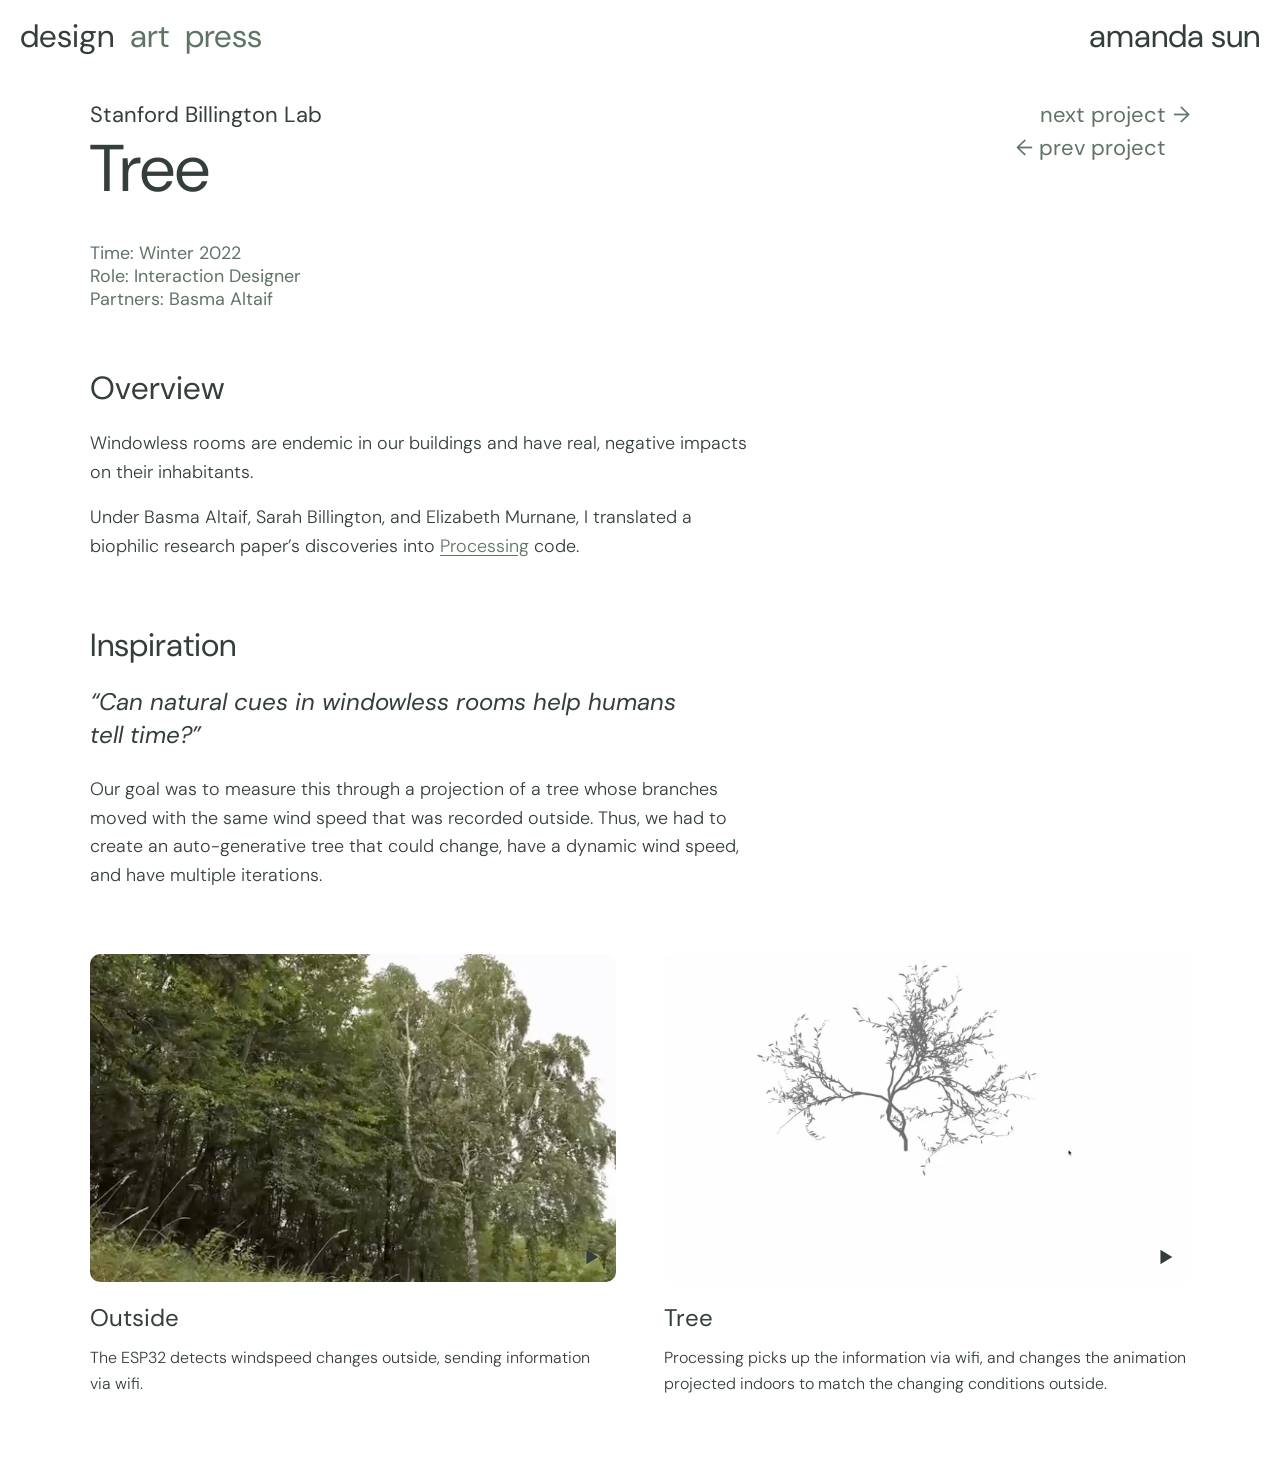
==== billington.html @ 9489452e "Add Billington and Caltrain case studies, restyle home page controls - Add the Billington (Tree) cas" ====
<!DOCTYPE html>
<html lang="en">
<head>
    <meta charset="UTF-8">
    <meta name="viewport" content="width=device-width, initial-scale=1.0">
    <title>tree — amanda sun</title>
    <link rel="preconnect" href="https://fonts.googleapis.com">
    <link rel="preconnect" href="https://fonts.gstatic.com" crossorigin>
    <link href="https://fonts.googleapis.com/css2?family=DM+Sans:ital,opsz,wght@0,9..40,100..1000;1,9..40,100..1000&display=swap" rel="stylesheet">
    <link rel="stylesheet" href="styles.css">
    <link rel="stylesheet" href="project.css">
    <script src="site.js" defer></script>
    <script src="project.js" defer></script>
    <style>
        /* The tree stays behind the hero text, positioned against the hero */
        .hero {
            position: relative;
        }

        /* The tree growing, behind all the text from the title to "Inspiration".
           Its height follows the hero, plus the gap and heading after it, and it
           centers on the page. Lightened so the text stays readable, and
           the video's background is slightly off white, so its edges fade out
           to hide the box */
        .backdrop-tree {
            position: absolute;
            z-index: -1;
            top: 0;
            left: 50%;
            translate: -50% 0;
            height: calc((100% + 96px) / 0.72);
            aspect-ratio: 980 / 900;
            opacity: 0.5;
            mask-image:
                linear-gradient(to right, transparent, black 6%, black 94%, transparent),
                linear-gradient(to bottom, transparent, black 6%, black 94%, transparent);
            mask-composite: intersect;
        }

        /* Real trees on the left, the generated tree on the right */
        .steps {
            list-style: none;
            display: grid;
            grid-template-columns: 1fr 1fr;
            gap: 48px;
            align-items: start;
        }

        .step {
            & video {
                aspect-ratio: 16 / 10;
                object-fit: cover;
            }

            & .clip {
                margin-bottom: 20px;
            }
        }

        .step-name {
            font-size: clamp(16px, 2vw, 24px);
            margin-bottom: 12px;
        }

        .step-description {
            font-size: clamp(13px, 1.3vw, 16px);
            font-weight: 300;
            line-height: 1.6;
            text-wrap: pretty;
        }

        @media (max-width: 768px) {
            /* The tree is wider than a phone: let it reach the screen's edges,
               then clip it there so the page can't scroll sideways */
            .hero {
                margin-inline: -20px;
                padding-inline: 20px;
                overflow-x: clip;
            }

            .steps { grid-template-columns: 1fr; gap: 56px; }
        }
    </style>
</head>
<body>
    <a class="skip-link" href="#main">skip to content</a>

    <!-- Navigation Pane -->
    <nav id="nav-pane" aria-label="pages">
        <a href="ux.html" class="nav-item active" data-key="2" aria-keyshortcuts="2">design</a>
        <a href="canvas.html" class="nav-item" data-key="3" aria-keyshortcuts="3">art</a>
        <a href="links.html" class="nav-item" data-key="4" aria-keyshortcuts="4">press</a>
    </nav>

    <!-- Signature -->
    <div id="signature"><a href="index.html" class="nav-item" data-key="1" aria-label="amanda sun: home" aria-keyshortcuts="1">amanda sun</a></div>

    <main id="main" class="container" tabindex="-1">
        <header class="hero">
            <!-- Loops like a GIF: no pause button (click still pauses) -->
            <video class="backdrop-tree" src="imgs/billington/tree-growing.mp4" autoplay loop muted playsinline data-no-pause-button
                   aria-label="a generative tree growing branches and leaves, then swaying"></video>
            <div class="hero-top">
                <div>
                    <p class="dateline">Stanford Billington Lab</p>
                    <h1>Tree</h1>
                </div>
                <div class="project-links">
                    <a class="text-link" href="caltrain.html"><span class="link-start">next</span> <span>project</span> <span>→</span></a>
                    <a class="text-link" href="squarespace.html"><span class="link-start">← prev</span> <span>project</span></a>
                </div>
            </div>
            <dl class="details">
                <div>
                    <dt>Time:</dt>
                    <dd>Winter 2022</dd>
                </div>
                <div>
                    <dt>Role:</dt>
                    <dd>Interaction Designer</dd>
                </div>
                <div>
                    <dt>Partners:</dt>
                    <dd>Basma Altaif</dd>
                </div>
            </dl>
            <div class="prose">
                <h2>Overview</h2>
                <p>Windowless rooms are endemic in our buildings and have real, negative impacts on their inhabitants.</p>
                <p>Under Basma Altaif, Sarah Billington, and Elizabeth Murnane, I translated a biophilic research paper’s discoveries into <a class="text-link" href="https://processing.org" target="_blank">Processing<span class="visually-hidden"> (opens in a new tab)</span></a> code.</p>
            </div>
        </header>

        <section class="prose">
            <h2>Inspiration</h2>
            <blockquote class="quote">“Can natural cues in windowless rooms help humans tell time?”</blockquote>
            <p>Our goal was to measure this through a projection of a tree whose branches moved with the same wind speed that was recorded outside. Thus, we had to create an auto-generative tree that could change, have a dynamic wind speed, and have multiple iterations.</p>
        </section>

        <ol class="steps">
            <li class="step">
                <video src="imgs/billington/outside-trees.mp4" poster="imgs/billington/outside-trees-poster.jpg" loop muted playsinline preload="metadata" data-no-pause-button data-hover-play
                       aria-label="trees outside moving in the wind"></video>
                <h2 class="step-name">Outside</h2>
                <p class="step-description">The ESP32 detects windspeed changes outside, sending information via wifi.</p>
            </li>
            <li class="step">
                <video src="imgs/billington/tree-wind.mp4" poster="imgs/billington/tree-wind-poster.jpg" loop muted playsinline preload="metadata" data-no-pause-button data-hover-play
                       aria-label="the generative tree swaying as the wind changes"></video>
                <h2 class="step-name">Tree</h2>
                <p class="step-description">Processing picks up the information via wifi, and changes the animation projected indoors to match the changing conditions outside.</p>
            </li>
        </ol>
    </main>
</body>
</html>
---- styles.css ----
/* Shared styles for every page. Page-specific styles stay in each page's <style>. */

:root {
    /* Colors (contrast on white: --ink 11.0:1, --accent 5.0:1, both WCAG AA) */
    --ink: #343E3D;
    --accent: #607466;
    --paper: white;
    --hover-tint: color-mix(in srgb, var(--accent) 12%, transparent);

    /* Type */
    --font: 'DM Sans', sans-serif;
    --size-nav: clamp(14px, 2.5vw, 32px);
    --size-body: clamp(12px, 1.5vw, 18px);
    --size-small: clamp(11px, 1.1vw, 14px);

    /* DM Sans is a variable font: weight is continuous, so it can animate */
    --weight-regular: 400;
    --weight-hover: 560;
    --weight-transition: font-weight 0.25s ease, color 0.2s ease;

    --gutter: 20px;
}

* {
    margin: 0;
    padding: 0;
    box-sizing: border-box;
}

body {
    background: var(--paper);
    color: var(--ink);
    font-family: var(--font);
    font-weight: var(--weight-regular);
    font-optical-sizing: auto;
    min-height: 100vh;
}

/* Keyboard focus is always visible (WCAG 2.4.7) */
:focus-visible {
    outline: 2px solid var(--accent);
    outline-offset: 3px;
    border-radius: 2px;
}

/* Skip-link and script focus targets aren't interactive, so no ring */
[tabindex="-1"]:focus {
    outline: none;
}

/* Hidden visually, still read by screen readers */
.visually-hidden {
    position: absolute;
    width: 1px;
    height: 1px;
    overflow: hidden;
    clip: rect(0 0 0 0);
    white-space: nowrap;
}

/* Lets keyboard users jump past the nav (WCAG 2.4.1) */
.skip-link {
    position: fixed;
    top: -100px;
    left: var(--gutter);
    z-index: 300;
    background: var(--paper);
    color: var(--ink);
    padding: 8px 12px;
    font-size: var(--size-small);
    text-decoration: none;

    &:focus {
        top: 60px;
    }
}

/* Navigation */
#nav-pane {
    position: fixed;
    top: var(--gutter);
    left: var(--gutter);
    display: flex;
    gap: 16px;
    z-index: 100;
    line-height: 1;
}

.nav-item {
    text-decoration: none;
    color: var(--accent);
    font-size: var(--size-nav);
    font-variant-numeric: tabular-nums;
    transition: var(--weight-transition);
    cursor: pointer;

    &:hover {
        color: var(--ink);
        font-weight: var(--weight-hover);
    }

    &.active,
    &[aria-current="page"] {
        color: var(--ink);
    }
}

/* Signature */
#signature {
    position: fixed;
    top: var(--gutter);
    right: var(--gutter);
    color: var(--ink);
    font-size: var(--size-nav);
    font-weight: var(--weight-regular);
    z-index: 100;
    line-height: 1;

    /* "amanda sun" links home */
    & a {
        color: inherit;
    }
}

/* Text links animate their weight on hover */
.text-link {
    color: var(--accent);
    text-decoration: none;
    transition: var(--weight-transition);

    &:hover {
        color: var(--ink);
        font-weight: var(--weight-hover);
    }
}

/* Media with a white background: video decoding leaves the white slightly grey,
   so lift it back to pure white so no box shows against the page */
.on-white {
    filter: brightness(1.05);
}

/* Clicking a looping video pauses or plays it */
video[data-pausable] {
    cursor: pointer;
}

/* Pause/play control for anything that moves for more than 5s (WCAG 2.2.2) */
.motion-toggle {
    font-family: var(--font);
    font-size: var(--size-small);
    color: var(--accent);
    background: var(--paper);
    border: 1px solid currentColor;
    border-radius: 999px;
    padding: 4px 12px;
    cursor: pointer;
    transition: var(--weight-transition), background 0.2s ease;

    &:hover {
        color: var(--ink);
        background: var(--hover-tint);
    }
}

@media (max-width: 768px) {
    :root {
        --size-nav: 14px;
        --size-body: 14px;
        --size-small: 12px;
    }
}

/* Respect the system "reduce motion" setting */
@media (prefers-reduced-motion: reduce) {
    *,
    *::before,
    *::after {
        transition-duration: 0.01ms !important;
        animation-duration: 0.01ms !important;
        scroll-behavior: auto !important;
    }
}
---- project.css ----
/* Shared template for project pages (squarespace.html, billington.html, ...).
   Change something here and every project page follows. Anything that belongs
   to one project stays in that page's own <style>. Load after styles.css. */

:root {
    --media-radius: 10px;
    --section-gap: 64px;
    --page-width: 1100px;
    --text-width: 60ch;
    --size-heading: clamp(20px, 2.6vw, 32px);
    --size-prose: clamp(13px, 1.4vw, 18px);
    --size-hero-label: clamp(14px, 1.8vw, 22px);
}

body {
    overflow-x: clip;
    padding: 100px 40px 60px;
}

.container {
    max-width: var(--page-width);
    margin: 0 auto;
}

h1, h2, h3 {
    font-weight: var(--weight-regular);
}

section {
    margin-bottom: var(--section-gap);
}

main > :last-child {
    margin-bottom: 0;
}

/* Hero: company, title and project links, then the details and overview */
.hero {
    margin-bottom: var(--section-gap);
}

.hero-top {
    display: flex;
    justify-content: space-between;
    align-items: start;
    gap: 24px;
}

.dateline,
.project-links {
    font-size: var(--size-hero-label);
}

.dateline {
    margin-bottom: 4px;
}

/* Columns keep the word "project" lined up across both links */
.project-links {
    display: grid;
    grid-template-columns: auto auto auto;
    column-gap: 0.3em;
    row-gap: 4px;
    flex-shrink: 0;

    & a {
        display: grid;
        grid-template-columns: subgrid;
        grid-column: 1 / -1;
    }

    & .link-start {
        justify-self: end;
    }
}

.hero h1 {
    font-size: clamp(32px, 6vw, 66px);
    line-height: 1.1;
    text-wrap: balance;
    margin-bottom: 12px;
}

/* Stacked "Label: value" lines */
.details {
    margin: 24px 0 56px;
    font-size: var(--size-prose);
    line-height: 1.3;
    color: var(--accent);

    & dt,
    & dd {
        display: inline;
    }
}

/* Section text */
.prose {
    max-width: var(--text-width);

    & h2 {
        font-size: var(--size-heading);
        margin-bottom: 20px;
    }

    & h3 {
        font-size: clamp(16px, 2vw, 24px);
        margin: 40px 0 12px;
    }

    & p {
        font-size: var(--size-prose);
        font-weight: 300;
        line-height: 1.6;
        text-wrap: pretty;
    }

    & p + p {
        margin-top: 16px;
    }

    & a {
        text-decoration: underline;
        text-underline-offset: 3px;
    }
}

.quote {
    margin-bottom: 24px;
    font-size: clamp(16px, 2vw, 24px);
    font-style: italic;
    line-height: 1.35;
    text-wrap: pretty;
}

/* Videos that play on hover: <video data-hover-play> (project.js adds the rest) */
[data-hover-play] {
    width: 100%;
    height: auto;
    display: block;
    border-radius: var(--media-radius);
    -webkit-tap-highlight-color: transparent;
}

/* Shows what a click does: play while stopped, pause while playing */
.clip {
    position: relative;
}

.state-icon {
    position: absolute;
    right: 14px;
    bottom: 14px;
    width: 22px;
    height: 22px;
    fill: var(--ink);
    pointer-events: none;
}

.pause-shape,
.clip.playing .play-shape {
    display: none;
}

.clip.playing .pause-shape {
    display: block;
}

@media (max-width: 768px) {
    :root {
        --section-gap: 48px;
    }

    body { padding: 80px 20px 40px; }
    .details { margin: 20px 0 40px; }
}
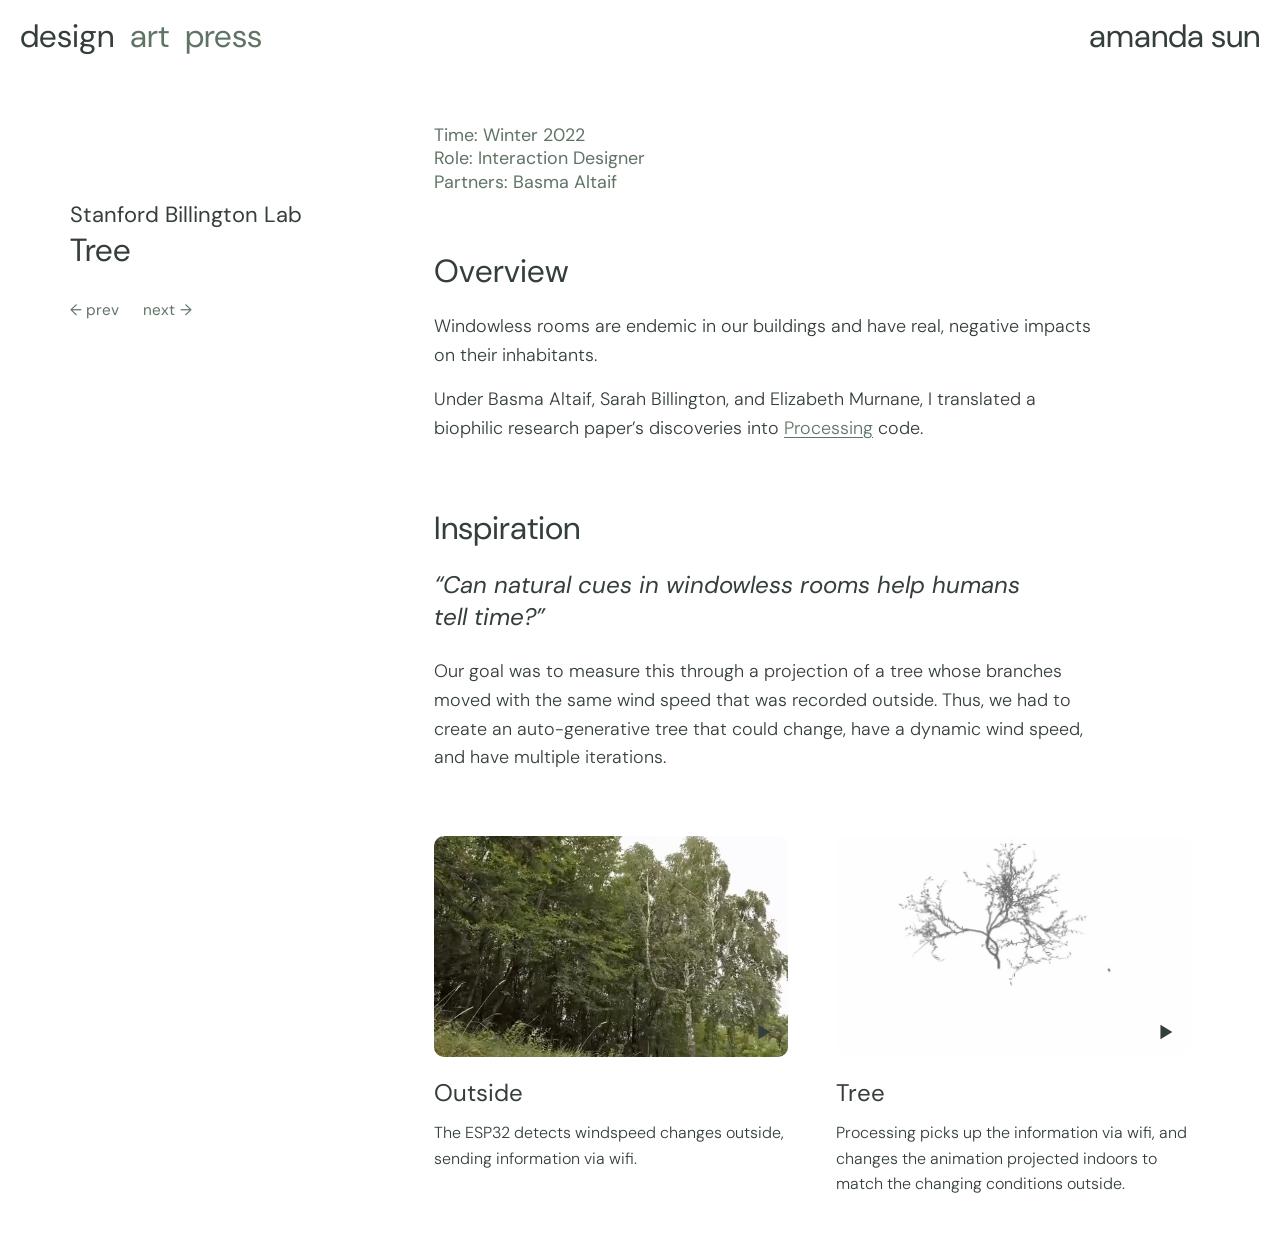
==== commit 11073a98: "Rename home page to wind.html, fix tree pause and leaf density, update Caltrain" ====
--- a/billington.html
+++ b/billington.html
@@ -12,14 +12,13 @@
     <script src="site.js" defer></script>
     <script src="project.js" defer></script>
     <style>
-        /* The tree stays behind the hero text, positioned against the hero */
-        .hero {
+        /* The tree stays behind the text from the details through "Inspiration" */
+        .tree-intro {
             position: relative;
         }
 
-        /* The tree growing, behind all the text from the title to "Inspiration".
-           Its height follows the hero, plus the gap and heading after it, and it
-           centers on the page. Lightened so the text stays readable, and
+        /* The tree growing. Its height follows the text it sits behind, and it
+           centers on that column. Lightened so the text stays readable, and
            the video's background is slightly off white, so its edges fade out
            to hide the box */
         .backdrop-tree {
@@ -28,7 +27,7 @@
             top: 0;
             left: 50%;
             translate: -50% 0;
-            height: calc((100% + 96px) / 0.72);
+            height: 100%;
             aspect-ratio: 980 / 900;
             opacity: 0.5;
             mask-image:
@@ -72,7 +71,7 @@
         @media (max-width: 768px) {
             /* The tree is wider than a phone: let it reach the screen's edges,
                then clip it there so the page can't scroll sideways */
-            .hero {
+            .tree-intro {
                 margin-inline: -20px;
                 padding-inline: 20px;
                 overflow-x: clip;
@@ -93,23 +92,24 @@
     </nav>
 
     <!-- Signature -->
-    <div id="signature"><a href="index.html" class="nav-item" data-key="1" aria-label="amanda sun: home" aria-keyshortcuts="1">amanda sun</a></div>
+    <div id="signature"><a href="wind.html" class="nav-item" data-key="1" aria-label="amanda sun: home" aria-keyshortcuts="1">amanda sun</a></div>
 
-    <main id="main" class="container" tabindex="-1">
-        <header class="hero">
+    <main id="main" tabindex="-1">
+        <div class="project-layout">
+        <header class="hero project-rail">
+            <p class="dateline">Stanford Billington Lab</p>
+            <h1>Tree</h1>
+            <div class="project-links">
+                <a class="text-link prev-link" href="squarespace.html" aria-label="previous project"><span><span class="prev-arrow">←</span> prev</span></a>
+                <a class="text-link next-link" href="caltrain.html" aria-label="next project"><span>next</span> <span>→</span></a>
+            </div>
+        </header>
+
+        <div class="project-body">
+        <div class="tree-intro">
             <!-- Loops like a GIF: no pause button (click still pauses) -->
             <video class="backdrop-tree" src="imgs/billington/tree-growing.mp4" autoplay loop muted playsinline data-no-pause-button
                    aria-label="a generative tree growing branches and leaves, then swaying"></video>
-            <div class="hero-top">
-                <div>
-                    <p class="dateline">Stanford Billington Lab</p>
-                    <h1>Tree</h1>
-                </div>
-                <div class="project-links">
-                    <a class="text-link" href="caltrain.html"><span class="link-start">next</span> <span>project</span> <span>→</span></a>
-                    <a class="text-link" href="squarespace.html"><span class="link-start">← prev</span> <span>project</span></a>
-                </div>
-            </div>
             <dl class="details">
                 <div>
                     <dt>Time:</dt>
@@ -124,18 +124,18 @@
                     <dd>Basma Altaif</dd>
                 </div>
             </dl>
-            <div class="prose">
+            <section class="prose">
                 <h2>Overview</h2>
                 <p>Windowless rooms are endemic in our buildings and have real, negative impacts on their inhabitants.</p>
                 <p>Under Basma Altaif, Sarah Billington, and Elizabeth Murnane, I translated a biophilic research paper’s discoveries into <a class="text-link" href="https://processing.org" target="_blank">Processing<span class="visually-hidden"> (opens in a new tab)</span></a> code.</p>
-            </div>
-        </header>
+            </section>
 
         <section class="prose">
             <h2>Inspiration</h2>
             <blockquote class="quote">“Can natural cues in windowless rooms help humans tell time?”</blockquote>
             <p>Our goal was to measure this through a projection of a tree whose branches moved with the same wind speed that was recorded outside. Thus, we had to create an auto-generative tree that could change, have a dynamic wind speed, and have multiple iterations.</p>
         </section>
+        </div>
 
         <ol class="steps">
             <li class="step">
@@ -151,6 +151,8 @@
                 <p class="step-description">Processing picks up the information via wifi, and changes the animation projected indoors to match the changing conditions outside.</p>
             </li>
         </ol>
+        </div>
+        </div>
     </main>
 </body>
 </html>
--- a/project.css
+++ b/project.css
@@ -34,7 +34,8 @@
     margin-bottom: 0;
 }
 
-/* Hero: company, title and project links, then the details and overview */
+/* Hero: company, title and project links. .hero-top and the grid in .project-links
+   only serve an encrypted page that hasn't been rebuilt since the two-column layout */
 .hero {
     margin-bottom: var(--section-gap);
 }
@@ -131,6 +132,133 @@
     font-style: italic;
     line-height: 1.35;
     text-wrap: pretty;
+}
+
+/* Two columns: the project's name and links stay put on the left
+   while everything else scrolls past on the right */
+.project-layout {
+    display: grid;
+    grid-template-columns: max-content minmax(0, 1fr);
+    column-gap: 64px;
+    align-items: start;
+    /* Room on the left (the body already pads 40px); the right edge stays
+       on the page width */
+    margin-left: calc(clamp(40px, 5.5vw, 80px) - 40px);
+    padding-right: max(0px, calc((100% - var(--page-width)) / 2));
+}
+
+.project-rail {
+    position: sticky;
+    top: 200px;
+    margin-bottom: 0;
+
+    /* One line, and small enough to leave the right column its room */
+    & h1 {
+        font-size: clamp(26px, 2.5vw, 36px);
+        white-space: nowrap;
+        margin-bottom: 32px;
+    }
+
+    & .project-links {
+        display: flex;
+        gap: 24px;
+        font-size: clamp(14px, 1.2vw, 16px);
+
+        & a {
+            display: flex;
+            gap: 0.3em;
+        }
+    }
+}
+
+/* Next and prev project lean toward where they go on hover: the words
+   slide that way, and the arrow pulls further ahead. Only the text moves,
+   so the link stays under the pointer */
+.next-link,
+.prev-link {
+    & span {
+        transition: translate 0.3s;
+    }
+
+    &:hover,
+    &:focus-visible {
+        font-weight: var(--weight-regular);
+    }
+}
+
+.next-link:is(:hover, :focus-visible) {
+    & span {
+        translate: 16px 0;
+    }
+
+    & span:last-child {
+        translate: 24px 0;
+    }
+}
+
+.prev-link {
+    --lean: 16px;
+    --arrow-lead: 8px;
+
+    & .prev-arrow {
+        display: inline-block;
+    }
+
+    &:is(:hover, :focus-visible) {
+        & > span {
+            translate: calc(var(--lean) * -1) 0;
+        }
+
+        /* Sits inside the moving words, so this adds to their slide */
+        & .prev-arrow {
+            translate: calc(var(--arrow-lead) * -1) 0;
+        }
+    }
+}
+
+/* The page margin is only 20px here, so lean less to stay on screen */
+@media (max-width: 768px) {
+    .prev-link {
+        --lean: 8px;
+        --arrow-lead: 4px;
+    }
+}
+
+.project-body {
+    justify-self: end;
+    width: min(100%, 756px);
+
+    & > :last-child {
+        margin-bottom: 0;
+    }
+
+    & > .details {
+        margin-top: 0;
+    }
+}
+
+/* Too narrow for two columns: back to one, with nothing pinned */
+@media (max-width: 900px) {
+    .project-layout {
+        display: block;
+        margin-left: 0;
+        padding-right: 0;
+    }
+
+    .project-rail {
+        position: static;
+        margin-bottom: 40px;
+
+        & h1 {
+            font-size: clamp(32px, 6vw, 66px);
+            white-space: normal;
+            margin-bottom: 24px;
+        }
+    }
+
+    .project-body {
+        width: auto;
+    }
 }
 
 /* Videos that play on hover: <video data-hover-play> (project.js adds the rest) */
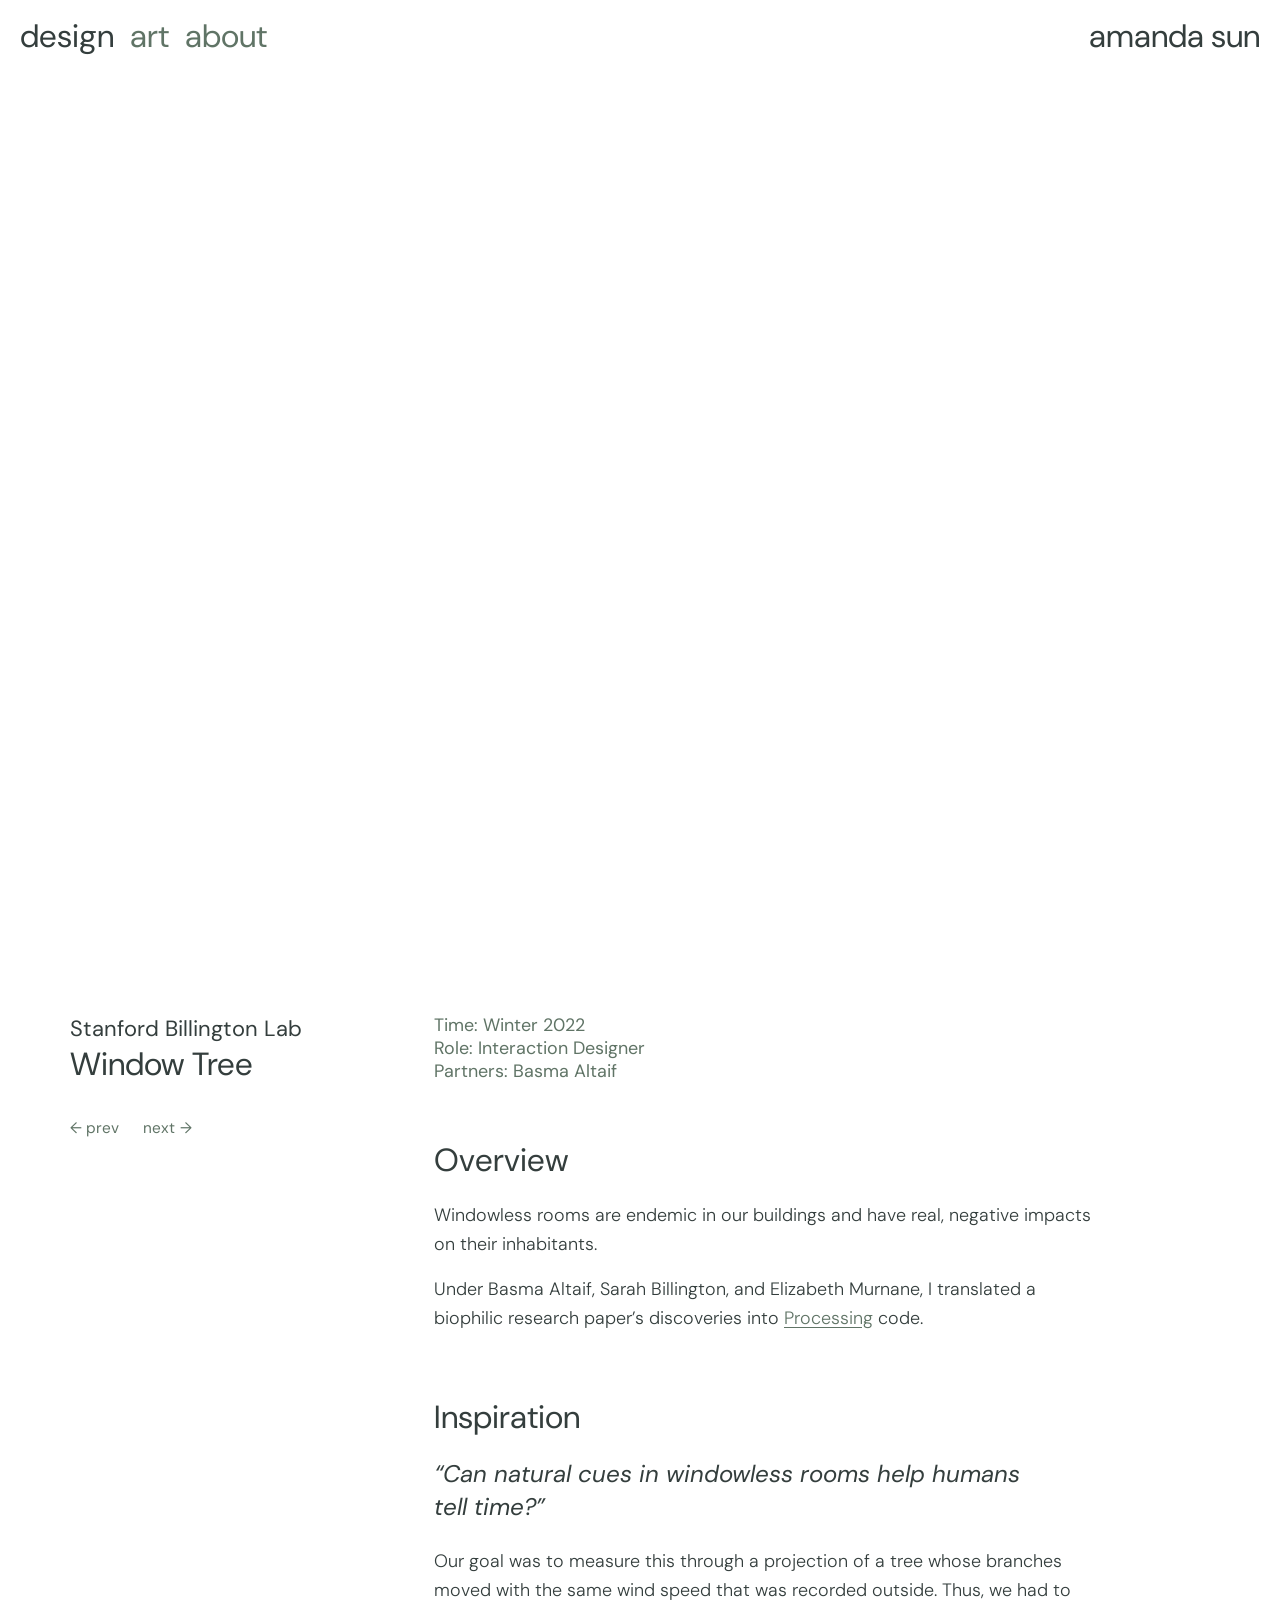
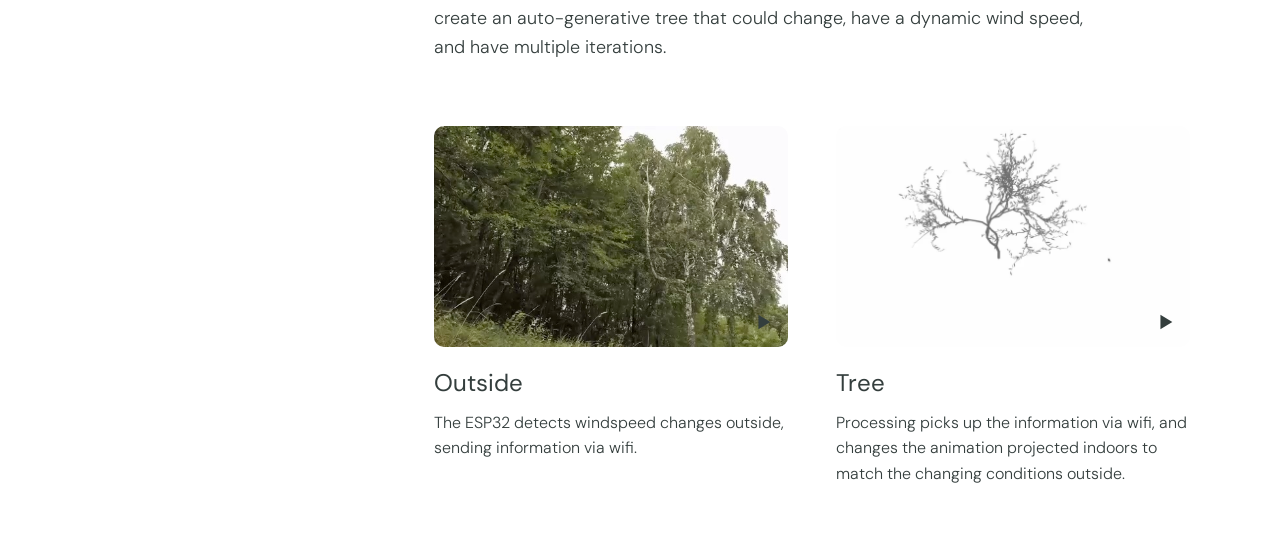
==== commit bb37e4b6: "Add favicons, share previews and redirect pages; refresh page copy - Favicon, apple-touch icon and O" ====
--- a/billington.html
+++ b/billington.html
@@ -3,7 +3,21 @@
 <head>
     <meta charset="UTF-8">
     <meta name="viewport" content="width=device-width, initial-scale=1.0">
-    <title>tree — amanda sun</title>
+    <title>Window Tree — amanda sun</title>
+    <meta name="description" content="A generative tree, projected in windowless rooms, that sways with the wind outside.">
+    <link rel="canonical" href="https://byamandasun.com/billington.html">
+    <link rel="icon" href="favicon.svg" type="image/svg+xml">
+    <link rel="apple-touch-icon" href="apple-touch-icon.png">
+    <!-- Sharing preview -->
+    <meta property="og:type" content="website">
+    <meta property="og:site_name" content="amanda sun">
+    <meta property="og:title" content="Window Tree — Amanda Sun">
+    <meta property="og:description" content="A generative tree, projected in windowless rooms, that sways with the wind outside.">
+    <meta property="og:url" content="https://byamandasun.com/billington.html">
+    <meta property="og:image" content="https://byamandasun.com/imgs/share/window-tree.jpg">
+    <meta property="og:image:width" content="1200">
+    <meta property="og:image:height" content="630">
+    <meta name="twitter:card" content="summary_large_image">
     <link rel="preconnect" href="https://fonts.googleapis.com">
     <link rel="preconnect" href="https://fonts.gstatic.com" crossorigin>
     <link href="https://fonts.googleapis.com/css2?family=DM+Sans:ital,opsz,wght@0,9..40,100..1000;1,9..40,100..1000&display=swap" rel="stylesheet">
@@ -12,28 +26,38 @@
     <script src="site.js" defer></script>
     <script src="project.js" defer></script>
     <style>
-        /* The tree stays behind the text from the details through "Inspiration" */
-        .tree-intro {
-            position: relative;
+        /* Opening: the tree grows first, in the shared opening box (project.css).
+           It stays pinned while the page scrolls up over it, fading
+           (--fade, set by the script below) so the text on top stays readable */
+        .tree-opening {
+            position: sticky;
+            top: 100px;
+            z-index: 0;
+            opacity: var(--fade, 1);
+            pointer-events: none;
         }
 
-        /* The tree growing. Its height follows the text it sits behind, and it
-           centers on that column. Lightened so the text stays readable, and
-           the video's background is slightly off white, so its edges fade out
+        /* The video's background is slightly off white, so its edges fade out
            to hide the box */
-        .backdrop-tree {
-            position: absolute;
-            z-index: -1;
-            top: 0;
-            left: 50%;
-            translate: -50% 0;
+        .opening-tree {
             height: 100%;
+            max-width: 100%;
             aspect-ratio: 980 / 900;
-            opacity: 0.5;
+            object-fit: contain;
             mask-image:
                 linear-gradient(to right, transparent, black 6%, black 94%, transparent),
                 linear-gradient(to bottom, transparent, black 6%, black 94%, transparent);
             mask-composite: intersect;
+        }
+
+        .tree-scroll > .project-layout {
+            position: relative;
+            z-index: 1;
+        }
+
+        /* First thing beside the title, so it starts level with it */
+        .tree-intro > .details {
+            margin-top: 0;
         }
 
         /* Real trees on the left, the generated tree on the right */
@@ -69,14 +93,6 @@
         }
 
         @media (max-width: 768px) {
-            /* The tree is wider than a phone: let it reach the screen's edges,
-               then clip it there so the page can't scroll sideways */
-            .tree-intro {
-                margin-inline: -20px;
-                padding-inline: 20px;
-                overflow-x: clip;
-            }
-
             .steps { grid-template-columns: 1fr; gap: 56px; }
         }
     </style>
@@ -88,17 +104,24 @@
     <nav id="nav-pane" aria-label="pages">
         <a href="ux.html" class="nav-item active" data-key="2" aria-keyshortcuts="2">design</a>
         <a href="canvas.html" class="nav-item" data-key="3" aria-keyshortcuts="3">art</a>
-        <a href="links.html" class="nav-item" data-key="4" aria-keyshortcuts="4">press</a>
+        <a href="links.html" class="nav-item" data-key="4" aria-keyshortcuts="4">about</a>
     </nav>
 
     <!-- Signature -->
     <div id="signature"><a href="wind.html" class="nav-item" data-key="1" aria-label="amanda sun: home" aria-keyshortcuts="1">amanda sun</a></div>
 
     <main id="main" tabindex="-1">
+        <div class="tree-scroll">
+        <div class="tree-opening project-opening container">
+            <!-- Loops like a GIF: no pause button (click still pauses) -->
+            <video class="opening-tree" src="imgs/billington/tree-growing.mp4" autoplay loop muted playsinline data-no-pause-button
+                   aria-label="a generative tree growing branches and leaves, then swaying"></video>
+        </div>
+
         <div class="project-layout">
         <header class="hero project-rail">
             <p class="dateline">Stanford Billington Lab</p>
-            <h1>Tree</h1>
+            <h1>Window Tree</h1>
             <div class="project-links">
                 <a class="text-link prev-link" href="squarespace.html" aria-label="previous project"><span><span class="prev-arrow">←</span> prev</span></a>
                 <a class="text-link next-link" href="caltrain.html" aria-label="next project"><span>next</span> <span>→</span></a>
@@ -107,9 +130,6 @@
 
         <div class="project-body">
         <div class="tree-intro">
-            <!-- Loops like a GIF: no pause button (click still pauses) -->
-            <video class="backdrop-tree" src="imgs/billington/tree-growing.mp4" autoplay loop muted playsinline data-no-pause-button
-                   aria-label="a generative tree growing branches and leaves, then swaying"></video>
             <dl class="details">
                 <div>
                     <dt>Time:</dt>
@@ -153,6 +173,21 @@
         </ol>
         </div>
         </div>
+        </div>
     </main>
+
+    <script>
+        // The opening tree fades as the page scrolls over it, down to a faint
+        // backdrop by the time it's a screen's height up
+        (() => {
+            const opening = document.querySelector('.tree-opening');
+            const update = () => {
+                const progress = Math.min(Math.max(window.scrollY / opening.offsetHeight, 0), 1);
+                opening.style.setProperty('--fade', String(1 - progress * 0.85));
+            };
+            window.addEventListener('scroll', update, { passive: true });
+            update();
+        })();
+    </script>
 </body>
 </html>
--- a/project.css
+++ b/project.css
@@ -132,6 +132,24 @@
     font-style: italic;
     line-height: 1.35;
     text-wrap: pretty;
+}
+
+/* The animation above a project. Every page uses the same box, so the
+   title below it starts at the same place on each one. Roomy, but the
+   whole opening still fits in the window */
+.project-opening {
+    height: clamp(480px, min(62vw, calc(100vh - 140px)), 800px);
+    max-width: 1280px;
+    margin-bottom: clamp(96px, 12vw, 160px);
+    display: grid;
+    place-items: center;
+}
+
+@media (max-width: 768px) {
+    .project-opening {
+        height: 440px;
+        margin-bottom: 64px;
+    }
 }
 
 /* Two columns: the project's name and links stay put on the left
@@ -148,8 +166,10 @@
 }
 
 .project-rail {
+    /* Sticks at the same height it starts at (the body's top padding), so it
+       lines up with the content beside it instead of jumping down */
     position: sticky;
-    top: 200px;
+    top: 100px;
     margin-bottom: 0;
 
     /* One line, and small enough to leave the right column its room */
@@ -167,6 +187,7 @@
         & a {
             display: flex;
             gap: 0.3em;
+            padding-block: 4px;
         }
     }
 }
@@ -268,6 +289,14 @@
     display: block;
     border-radius: var(--media-radius);
     -webkit-tap-highlight-color: transparent;
+}
+
+/* "Hover to play" under hover-to-play videos; project.js says "Tap" on touch */
+.play-hint {
+    margin-top: 12px;
+    font-size: var(--size-small);
+    color: var(--accent);
+    text-align: center;
 }
 
 /* Shows what a click does: play while stopped, pause while playing */
